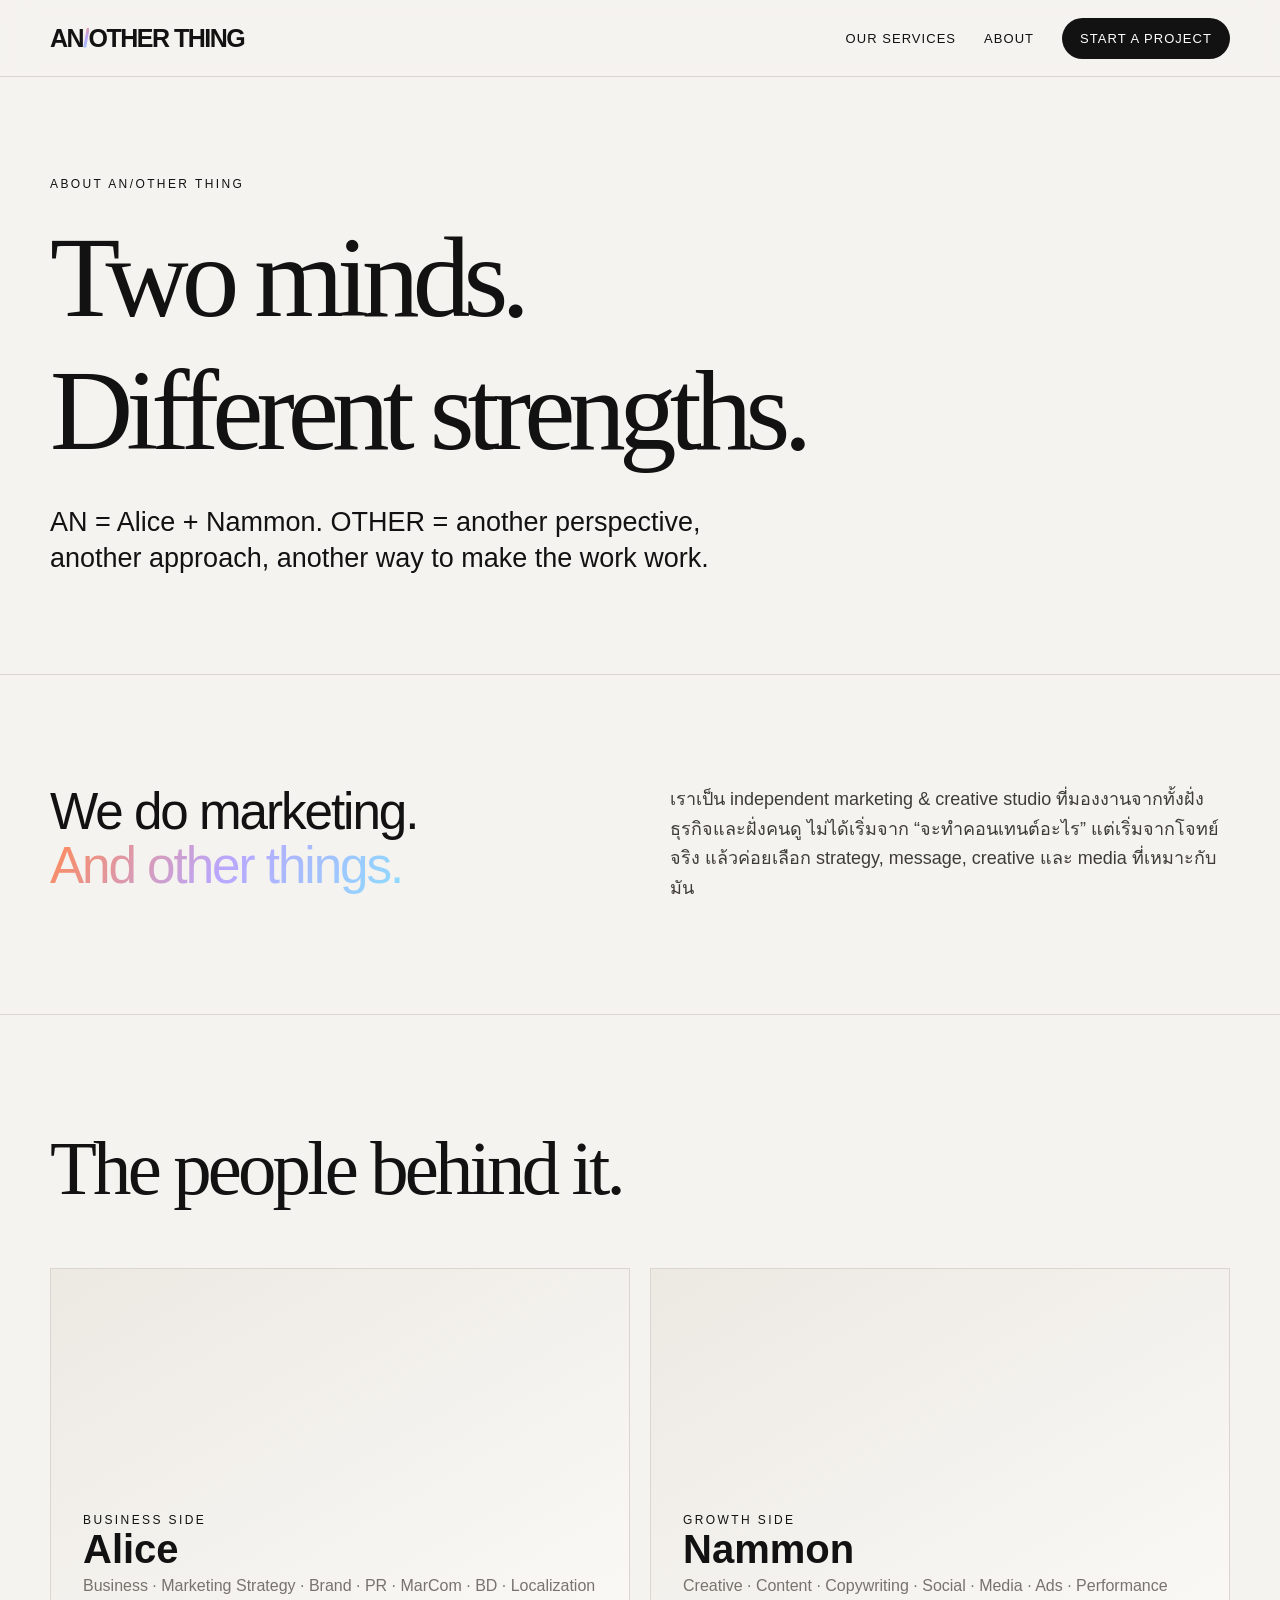
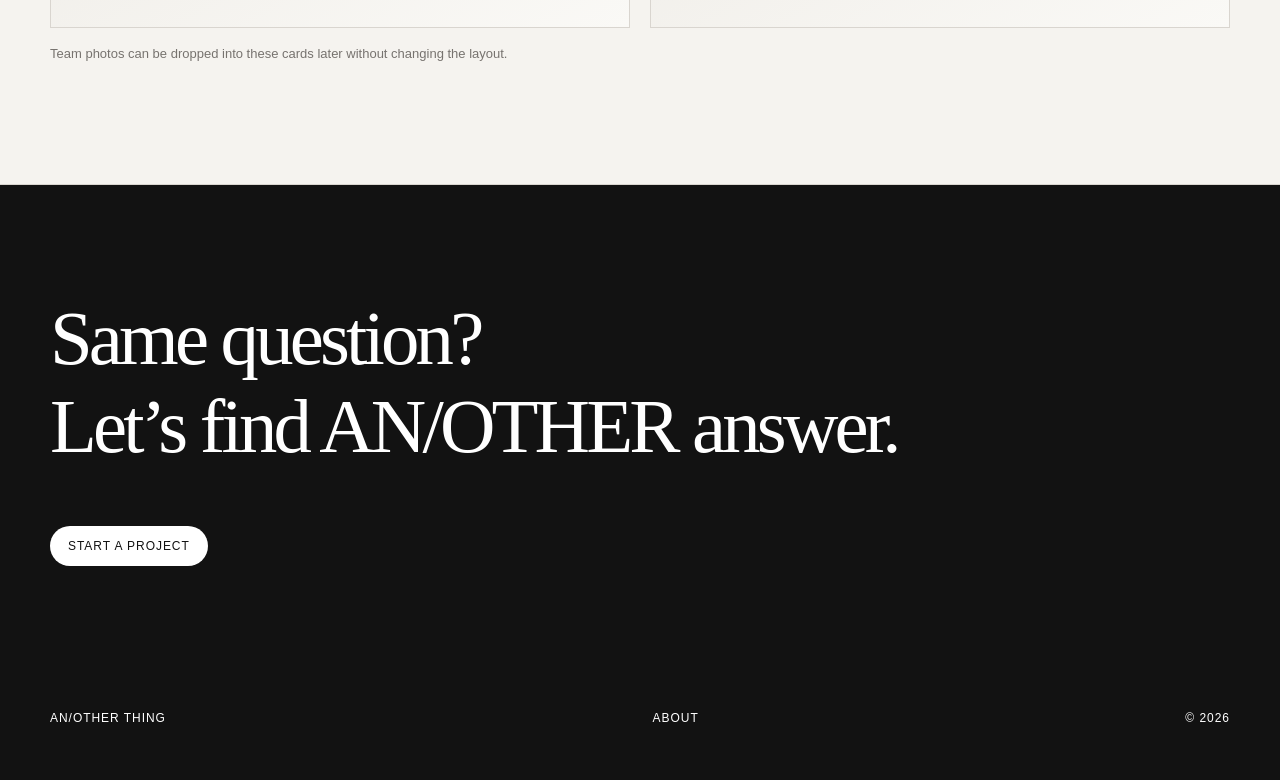
==== about.html @ 1595f686 "Add files via upload" ====
<!doctype html><html><head><meta charset="utf-8"><meta name="viewport" content="width=device-width,initial-scale=1"><title>About — AN/OTHER THING</title><link rel="stylesheet" href="styles.css"></head><body><nav><div class="wrap nav"><a class="logo" href="index.html">AN<span class="slash">/</span>OTHER THING</a><div class="links"><a href="services.html">Our Services</a><a href="about.html">About</a><a class="btn" href="contact.html">Start a project</a></div></div></nav><main><header class="pagehead"><div class="wrap"><div class="eyebrow">About AN/OTHER THING</div><h1>Two minds.<br>Different strengths.</h1><p class="lead">AN = Alice + Nammon. OTHER = another perspective, another approach, another way to make the work work.</p></div></header><section class="section"><div class="wrap two"><div class="bigcopy">We do marketing.<br><span class="holo">And other things.</span></div><div class="bodycopy">เราเป็น independent marketing & creative studio ที่มองงานจากทั้งฝั่งธุรกิจและฝั่งคนดู ไม่ได้เริ่มจาก “จะทำคอนเทนต์อะไร” แต่เริ่มจากโจทย์จริง แล้วค่อยเลือก strategy, message, creative และ media ที่เหมาะกับมัน</div></div></section><section class="section"><div class="wrap"><h2>The people behind it.</h2><div class="team"><article class="person"><div class="eyebrow">Business side</div><h3>Alice</h3><p>Business · Marketing Strategy · Brand · PR · MarCom · BD · Localization</p></article><article class="person"><div class="eyebrow">Growth side</div><h3>Nammon</h3><p>Creative · Content · Copywriting · Social · Media · Ads · Performance</p></article></div><p class="note" style="margin-top:18px">Team photos can be dropped into these cards later without changing the layout.</p></div></section><section class="section cta"><div class="wrap"><h2>Same question?<br>Let’s find AN/OTHER answer.</h2><a class="btn" href="contact.html">Start a project</a></div></section></main><footer class="footer"><div class="wrap foot"><span>AN/OTHER THING</span><span>About</span><span>© <span data-year></span></span></div></footer><script src="common.js"></script></body></html>
---- styles.css ----
:root{--ink:#121212;--paper:#f5f3ef;--muted:#77736f;--line:#d9d5cf;--violet:#b9a7ff;--orange:#ff8a57;--blue:#8ddcff}*{box-sizing:border-box}html{scroll-behavior:smooth}body{margin:0;background:var(--paper);color:var(--ink);font-family:Arial,'Helvetica Neue',sans-serif}.wrap{width:min(1180px,calc(100% - 40px));margin:auto}nav{position:sticky;top:0;z-index:20;background:rgba(245,243,239,.86);backdrop-filter:blur(14px);border-bottom:1px solid var(--line)}.nav{height:76px;display:flex;align-items:center;justify-content:space-between}.logo{font-weight:800;letter-spacing:-.06em;font-size:25px;text-decoration:none;color:var(--ink)}.slash{display:inline-block;background:linear-gradient(135deg,var(--orange),var(--violet),var(--blue));-webkit-background-clip:text;color:transparent}.links{display:flex;gap:28px;align-items:center}.links a,.textlink{color:var(--ink);text-decoration:none;font-size:13px;letter-spacing:.08em;text-transform:uppercase}.btn{display:inline-block;background:var(--ink);color:white!important;padding:13px 18px;border-radius:999px;text-decoration:none;text-transform:uppercase;font-size:12px;letter-spacing:.08em}.hero{min-height:78vh;display:grid;align-content:center;padding:90px 0 70px;position:relative;overflow:hidden}.hero:after{content:'';position:absolute;width:440px;height:440px;border-radius:50%;right:-80px;top:80px;background:conic-gradient(from 90deg,rgba(255,138,87,.55),rgba(185,167,255,.45),rgba(141,220,255,.45),rgba(255,255,255,.1),rgba(255,138,87,.55));filter:blur(50px);opacity:.65}.eyebrow{font-size:12px;letter-spacing:.2em;text-transform:uppercase}.hero h1{font-family:Georgia,serif;font-weight:400;font-size:clamp(58px,10vw,145px);line-height:.84;letter-spacing:-.07em;margin:25px 0;max-width:900px;position:relative;z-index:2}.hero h1 em{font-family:Arial,sans-serif;font-style:normal}.lead{font-size:clamp(18px,2.2vw,27px);line-height:1.35;max-width:670px;position:relative;z-index:2}.actions{display:flex;gap:12px;margin-top:30px;position:relative;z-index:2}.section{padding:110px 0;border-top:1px solid var(--line)}.section h2{font-family:Georgia,serif;font-weight:400;font-size:clamp(42px,6vw,78px);letter-spacing:-.05em;margin:0 0 55px}.intro-grid,.two{display:grid;grid-template-columns:1fr 1fr;gap:60px}.bigcopy{font-size:clamp(28px,4vw,52px);line-height:1.05;letter-spacing:-.04em}.bodycopy{font-size:18px;line-height:1.65;color:#3e3c39}.services{border-top:1px solid var(--ink)}.service{display:grid;grid-template-columns:90px 1.1fr 1fr;gap:24px;padding:34px 0;border-bottom:1px solid var(--ink);align-items:start}.service .num{font-size:12px}.service h3{margin:0;font-size:clamp(28px,4vw,50px);letter-spacing:-.05em}.service p{margin:3px 0 12px;font-size:18px}.tags{color:var(--muted);line-height:1.6}.holo{background:linear-gradient(120deg,var(--orange),var(--violet),var(--blue));-webkit-background-clip:text;color:transparent}.team{display:grid;grid-template-columns:1fr 1fr;gap:20px}.person{min-height:360px;border:1px solid var(--line);padding:32px;display:flex;flex-direction:column;justify-content:flex-end;background:linear-gradient(150deg,#ece9e3,#faf9f6)}.person h3{font-size:40px;margin:0 0 5px}.person p{margin:0;color:var(--muted)}.cta{background:var(--ink);color:white}.cta h2{max-width:900px}.cta .btn{background:white;color:var(--ink)!important}.footer{padding:35px 0 55px;background:var(--ink);color:white}.foot{display:flex;justify-content:space-between;gap:20px;font-size:12px;letter-spacing:.08em;text-transform:uppercase}.pagehead{padding:100px 0 70px}.pagehead h1{font-family:Georgia,serif;font-size:clamp(58px,9vw,120px);font-weight:400;letter-spacing:-.06em;margin:20px 0}.detail{display:grid;grid-template-columns:1fr 2fr;gap:50px;padding:65px 0;border-top:1px solid var(--ink)}.detail h2{font-size:42px;margin:0}.detail h3{font-size:22px;margin-top:0}.cols{display:grid;grid-template-columns:1fr 1fr;gap:40px}.list{padding:0;list-style:none}.list li{padding:10px 0;border-bottom:1px solid var(--line)}form{display:grid;gap:16px;max-width:780px}input,textarea,select{width:100%;padding:16px;border:1px solid var(--line);background:transparent;font:inherit}textarea{min-height:160px}button{border:0;cursor:pointer}.note{font-size:13px;color:var(--muted)}@media(max-width:760px){.links a:not(.btn){display:none}.hero{min-height:70vh}.intro-grid,.two,.team,.detail,.cols{grid-template-columns:1fr}.service{grid-template-columns:45px 1fr}.service>div:last-child{grid-column:2}.section{padding:75px 0}.foot{flex-direction:column}.hero:after{width:300px;height:300px}}
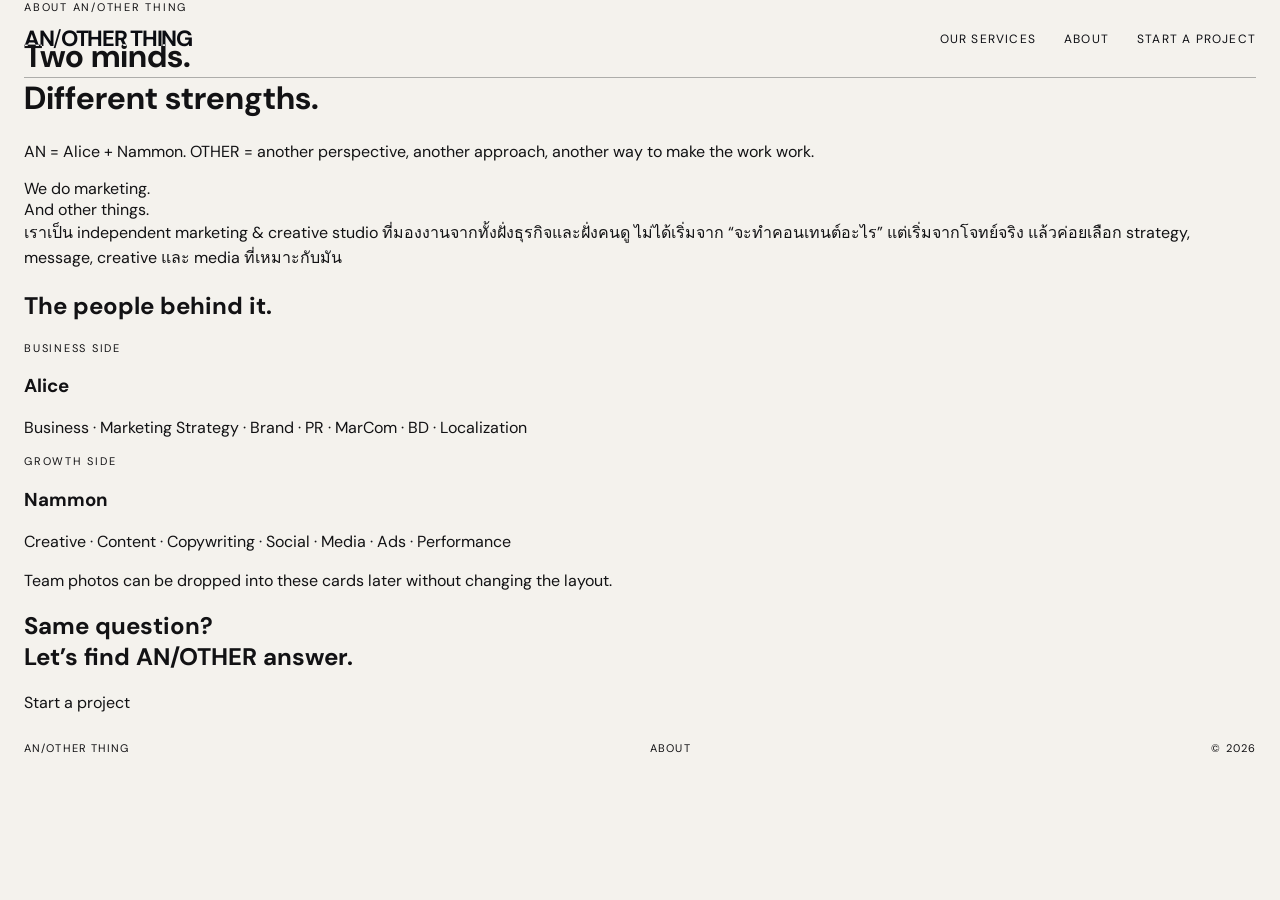
==== commit 589d2b99: "Add files via upload" ====
--- a/about.html
+++ b/about.html
@@ -1 +1 @@
-<!doctype html><html><head><meta charset="utf-8"><meta name="viewport" content="width=device-width,initial-scale=1"><title>About — AN/OTHER THING</title><link rel="stylesheet" href="styles.css"></head><body><nav><div class="wrap nav"><a class="logo" href="index.html">AN<span class="slash">/</span>OTHER THING</a><div class="links"><a href="services.html">Our Services</a><a href="about.html">About</a><a class="btn" href="contact.html">Start a project</a></div></div></nav><main><header class="pagehead"><div class="wrap"><div class="eyebrow">About AN/OTHER THING</div><h1>Two minds.<br>Different strengths.</h1><p class="lead">AN = Alice + Nammon. OTHER = another perspective, another approach, another way to make the work work.</p></div></header><section class="section"><div class="wrap two"><div class="bigcopy">We do marketing.<br><span class="holo">And other things.</span></div><div class="bodycopy">เราเป็น independent marketing & creative studio ที่มองงานจากทั้งฝั่งธุรกิจและฝั่งคนดู ไม่ได้เริ่มจาก “จะทำคอนเทนต์อะไร” แต่เริ่มจากโจทย์จริง แล้วค่อยเลือก strategy, message, creative และ media ที่เหมาะกับมัน</div></div></section><section class="section"><div class="wrap"><h2>The people behind it.</h2><div class="team"><article class="person"><div class="eyebrow">Business side</div><h3>Alice</h3><p>Business · Marketing Strategy · Brand · PR · MarCom · BD · Localization</p></article><article class="person"><div class="eyebrow">Growth side</div><h3>Nammon</h3><p>Creative · Content · Copywriting · Social · Media · Ads · Performance</p></article></div><p class="note" style="margin-top:18px">Team photos can be dropped into these cards later without changing the layout.</p></div></section><section class="section cta"><div class="wrap"><h2>Same question?<br>Let’s find AN/OTHER answer.</h2><a class="btn" href="contact.html">Start a project</a></div></section></main><footer class="footer"><div class="wrap foot"><span>AN/OTHER THING</span><span>About</span><span>© <span data-year></span></span></div></footer><script src="common.js"></script></body></html>
+<!doctype html><html><head><meta charset="utf-8"><meta name="viewport" content="width=device-width,initial-scale=1"><title>About — AN/OTHER THING</title><meta name="description" content="AN/OTHER THING — Independent Marketing & Creative Studio in Thailand."><link rel="icon" href="favicon.svg" type="image/svg+xml"><link rel="icon" href="favicon.ico"><link rel="apple-touch-icon" href="apple-touch-icon.png"><link rel="stylesheet" href="styles.css"></head><body><nav><div class="wrap nav"><a class="logo" href="index.html">AN<span class="slash">/</span>OTHER THING</a><div class="links"><a href="services.html">Our Services</a><a href="about.html">About</a><a class="btn" href="contact.html">Start a project</a></div></div></nav><main><header class="pagehead"><div class="wrap"><div class="eyebrow">About AN/OTHER THING</div><h1>Two minds.<br>Different strengths.</h1><p class="lead">AN = Alice + Nammon. OTHER = another perspective, another approach, another way to make the work work.</p></div></header><section class="section"><div class="wrap two"><div class="bigcopy">We do marketing.<br><span class="holo">And other things.</span></div><div class="bodycopy">เราเป็น independent marketing & creative studio ที่มองงานจากทั้งฝั่งธุรกิจและฝั่งคนดู ไม่ได้เริ่มจาก “จะทำคอนเทนต์อะไร” แต่เริ่มจากโจทย์จริง แล้วค่อยเลือก strategy, message, creative และ media ที่เหมาะกับมัน</div></div></section><section class="section"><div class="wrap"><h2>The people behind it.</h2><div class="team"><article class="person"><div class="eyebrow">Business side</div><h3>Alice</h3><p>Business · Marketing Strategy · Brand · PR · MarCom · BD · Localization</p></article><article class="person"><div class="eyebrow">Growth side</div><h3>Nammon</h3><p>Creative · Content · Copywriting · Social · Media · Ads · Performance</p></article></div><p class="note" style="margin-top:18px">Team photos can be dropped into these cards later without changing the layout.</p></div></section><section class="section cta"><div class="wrap"><h2>Same question?<br>Let’s find AN/OTHER answer.</h2><a class="btn" href="contact.html">Start a project</a></div></section></main><footer class="footer"><div class="wrap foot"><span>AN/OTHER THING</span><span>About</span><span>© <span data-year></span></span></div></footer><script src="common.js"></script></body></html>
--- a/styles.css
+++ b/styles.css
@@ -1 +1,13 @@
-:root{--ink:#121212;--paper:#f5f3ef;--muted:#77736f;--line:#d9d5cf;--violet:#b9a7ff;--orange:#ff8a57;--blue:#8ddcff}*{box-sizing:border-box}html{scroll-behavior:smooth}body{margin:0;background:var(--paper);color:var(--ink);font-family:Arial,'Helvetica Neue',sans-serif}.wrap{width:min(1180px,calc(100% - 40px));margin:auto}nav{position:sticky;top:0;z-index:20;background:rgba(245,243,239,.86);backdrop-filter:blur(14px);border-bottom:1px solid var(--line)}.nav{height:76px;display:flex;align-items:center;justify-content:space-between}.logo{font-weight:800;letter-spacing:-.06em;font-size:25px;text-decoration:none;color:var(--ink)}.slash{display:inline-block;background:linear-gradient(135deg,var(--orange),var(--violet),var(--blue));-webkit-background-clip:text;color:transparent}.links{display:flex;gap:28px;align-items:center}.links a,.textlink{color:var(--ink);text-decoration:none;font-size:13px;letter-spacing:.08em;text-transform:uppercase}.btn{display:inline-block;background:var(--ink);color:white!important;padding:13px 18px;border-radius:999px;text-decoration:none;text-transform:uppercase;font-size:12px;letter-spacing:.08em}.hero{min-height:78vh;display:grid;align-content:center;padding:90px 0 70px;position:relative;overflow:hidden}.hero:after{content:'';position:absolute;width:440px;height:440px;border-radius:50%;right:-80px;top:80px;background:conic-gradient(from 90deg,rgba(255,138,87,.55),rgba(185,167,255,.45),rgba(141,220,255,.45),rgba(255,255,255,.1),rgba(255,138,87,.55));filter:blur(50px);opacity:.65}.eyebrow{font-size:12px;letter-spacing:.2em;text-transform:uppercase}.hero h1{font-family:Georgia,serif;font-weight:400;font-size:clamp(58px,10vw,145px);line-height:.84;letter-spacing:-.07em;margin:25px 0;max-width:900px;position:relative;z-index:2}.hero h1 em{font-family:Arial,sans-serif;font-style:normal}.lead{font-size:clamp(18px,2.2vw,27px);line-height:1.35;max-width:670px;position:relative;z-index:2}.actions{display:flex;gap:12px;margin-top:30px;position:relative;z-index:2}.section{padding:110px 0;border-top:1px solid var(--line)}.section h2{font-family:Georgia,serif;font-weight:400;font-size:clamp(42px,6vw,78px);letter-spacing:-.05em;margin:0 0 55px}.intro-grid,.two{display:grid;grid-template-columns:1fr 1fr;gap:60px}.bigcopy{font-size:clamp(28px,4vw,52px);line-height:1.05;letter-spacing:-.04em}.bodycopy{font-size:18px;line-height:1.65;color:#3e3c39}.services{border-top:1px solid var(--ink)}.service{display:grid;grid-template-columns:90px 1.1fr 1fr;gap:24px;padding:34px 0;border-bottom:1px solid var(--ink);align-items:start}.service .num{font-size:12px}.service h3{margin:0;font-size:clamp(28px,4vw,50px);letter-spacing:-.05em}.service p{margin:3px 0 12px;font-size:18px}.tags{color:var(--muted);line-height:1.6}.holo{background:linear-gradient(120deg,var(--orange),var(--violet),var(--blue));-webkit-background-clip:text;color:transparent}.team{display:grid;grid-template-columns:1fr 1fr;gap:20px}.person{min-height:360px;border:1px solid var(--line);padding:32px;display:flex;flex-direction:column;justify-content:flex-end;background:linear-gradient(150deg,#ece9e3,#faf9f6)}.person h3{font-size:40px;margin:0 0 5px}.person p{margin:0;color:var(--muted)}.cta{background:var(--ink);color:white}.cta h2{max-width:900px}.cta .btn{background:white;color:var(--ink)!important}.footer{padding:35px 0 55px;background:var(--ink);color:white}.foot{display:flex;justify-content:space-between;gap:20px;font-size:12px;letter-spacing:.08em;text-transform:uppercase}.pagehead{padding:100px 0 70px}.pagehead h1{font-family:Georgia,serif;font-size:clamp(58px,9vw,120px);font-weight:400;letter-spacing:-.06em;margin:20px 0}.detail{display:grid;grid-template-columns:1fr 2fr;gap:50px;padding:65px 0;border-top:1px solid var(--ink)}.detail h2{font-size:42px;margin:0}.detail h3{font-size:22px;margin-top:0}.cols{display:grid;grid-template-columns:1fr 1fr;gap:40px}.list{padding:0;list-style:none}.list li{padding:10px 0;border-bottom:1px solid var(--line)}form{display:grid;gap:16px;max-width:780px}input,textarea,select{width:100%;padding:16px;border:1px solid var(--line);background:transparent;font:inherit}textarea{min-height:160px}button{border:0;cursor:pointer}.note{font-size:13px;color:var(--muted)}@media(max-width:760px){.links a:not(.btn){display:none}.hero{min-height:70vh}.intro-grid,.two,.team,.detail,.cols{grid-template-columns:1fr}.service{grid-template-columns:45px 1fr}.service>div:last-child{grid-column:2}.section{padding:75px 0}.foot{flex-direction:column}.hero:after{width:300px;height:300px}}
+@import url('https://fonts.googleapis.com/css2?family=DM+Sans:wght@400;500;600;700&family=Instrument+Serif:ital@0;1&family=Noto+Sans+Thai:wght@400;500;600;700;800;900&display=swap');
+:root{--ink:#121214;--paper:#f4f2ed;--acid:#d8ff4f;--line:rgba(18,18,20,.18);--muted:#74747b;--thai:'Noto Sans Thai',sans-serif;--sans:'DM Sans',Arial,sans-serif;--serif:'Instrument Serif',Georgia,serif}
+*{box-sizing:border-box}html{scroll-behavior:smooth}body{margin:0;background:var(--paper);color:var(--ink);font-family:var(--sans);overflow-x:hidden}a{color:inherit;text-decoration:none}.wrap{width:min(1440px,calc(100% - 48px));margin:auto}
+nav{position:fixed;z-index:50;top:0;width:100%;mix-blend-mode:difference;color:#fff}.nav{height:78px;display:flex;align-items:center;justify-content:space-between;border-bottom:1px solid rgba(255,255,255,.3)}.logo{font-weight:700;letter-spacing:-.06em;font-size:22px}.logo span{font-weight:400}.logo i{font-family:var(--serif);font-weight:400}.links{display:flex;gap:28px;align-items:center;font-size:12px;text-transform:uppercase;letter-spacing:.1em}.nav-cta{border-bottom:1px solid currentColor;padding-bottom:4px}
+.hero-v3{min-height:100svh;background:#111;color:#f8f6f0;position:relative;padding:110px 24px 30px;overflow:hidden}.hero-grid{height:calc(100svh - 140px);display:grid;grid-template-columns:1.2fr .8fr;grid-template-rows:auto 1fr auto;position:relative;z-index:2}.eyebrow{font-size:11px;letter-spacing:.16em;text-transform:uppercase;display:flex;gap:20px}.hero-title{grid-column:1/3;align-self:center;font-size:clamp(88px,15vw,245px);font-weight:700;line-height:.72;letter-spacing:-.09em}.hero-title .other{display:block;margin-left:8vw}.hero-title .thing{font-family:var(--serif);font-weight:400;font-style:italic;font-size:.46em;letter-spacing:-.04em;position:absolute;left:48%;top:58%;transform:rotate(-7deg);z-index:4}.hero-title .slash{display:inline-block;background:linear-gradient(130deg,#ff9b65,#f4c5ff 30%,#8ce7ff 58%,#c5ff9c 82%,#fff);-webkit-background-clip:text;color:transparent;filter:drop-shadow(0 0 22px rgba(190,220,255,.28))}.hero-copy{align-self:end;max-width:500px;font-size:clamp(18px,2vw,28px);line-height:1.18;letter-spacing:-.03em}.hero-scroll{align-self:end;justify-self:end;font-size:11px;letter-spacing:.12em;text-transform:uppercase}.holo-sheet{position:absolute;width:36vw;height:58vh;right:-7vw;top:17vh;transform:rotate(13deg);border-radius:48% 52% 43% 57%/56% 36% 64% 44%;background:linear-gradient(128deg,rgba(255,125,91,.9),rgba(243,202,255,.84) 23%,rgba(128,219,255,.9) 46%,rgba(228,255,176,.85) 69%,rgba(255,224,187,.85));filter:blur(.2px) saturate(1.15);box-shadow:inset 30px 10px 60px rgba(255,255,255,.45),inset -40px -20px 80px rgba(83,62,173,.22),0 40px 120px rgba(178,164,255,.14);opacity:.9}.holo-sheet:after{content:'';position:absolute;inset:10%;border-radius:inherit;border:1px solid rgba(255,255,255,.55);filter:blur(1px)}
+.ticker{overflow:hidden;border-bottom:1px solid var(--line);background:var(--acid);white-space:nowrap}.ticker-track{font-size:12px;font-weight:700;letter-spacing:.12em;padding:12px 0;animation:ticker 24s linear infinite}@keyframes ticker{to{transform:translateX(-50%)}}
+.intro{padding:120px 0 100px}.intro-grid{display:grid;grid-template-columns:.7fr 1.3fr;gap:60px}.section-label{font-size:11px;letter-spacing:.14em;text-transform:uppercase}.intro h2{margin:0;font-size:clamp(56px,8vw,128px);line-height:.82;letter-spacing:-.075em}.intro h2 i{font-family:var(--serif);font-weight:400}.intro-copy{grid-column:2;font-family:var(--thai);font-size:clamp(20px,2.2vw,34px);max-width:850px;line-height:1.35;margin-top:48px}
+.services-head{border-top:1px solid var(--line);padding:24px 0 40px;display:flex;justify-content:space-between;font-size:11px;letter-spacing:.14em;text-transform:uppercase}.service-panel{min-height:92svh;border-top:1px solid var(--line);display:grid;grid-template-columns:110px 1fr 260px;grid-template-rows:auto 1fr auto;padding:28px 24px 32px;position:relative;overflow:hidden;transition:background .35s,color .35s}.service-panel:hover{background:#111;color:#f8f6f0}.service-num{font-size:12px}.service-name{font-size:14px;font-weight:700;letter-spacing:-.02em}.service-name i{font-family:var(--serif);font-weight:400}.pain{grid-column:2/4;align-self:center;font-family:var(--thai);font-size:clamp(58px,8.8vw,145px);font-weight:800;line-height:.93;letter-spacing:-.055em;max-width:1240px;position:relative;z-index:2}.pain .soft{font-weight:500}.capability{grid-column:2;font-size:14px;line-height:1.5}.explore{grid-column:3;justify-self:end;font-size:11px;letter-spacing:.1em;text-transform:uppercase}.service-panel .ghost{position:absolute;right:-.04em;bottom:-.25em;font-size:clamp(250px,40vw,650px);font-family:var(--serif);font-style:italic;line-height:1;opacity:.055}.service-panel:hover .ghost{opacity:.12;background:linear-gradient(120deg,#ffad87,#e7c7ff,#83e9ff,#dcff8c);-webkit-background-clip:text;color:transparent}
+.work{background:#111;color:#f7f5ef;padding:110px 0}.work-head{display:flex;justify-content:space-between;align-items:end;margin-bottom:50px}.work h2{font-size:clamp(58px,8vw,120px);letter-spacing:-.07em;line-height:.8;margin:0}.work h2 i{font-family:var(--serif);font-weight:400}.work-grid{display:grid;grid-template-columns:1.2fr .8fr;gap:16px}.work-card{min-height:520px;padding:24px;display:flex;flex-direction:column;justify-content:space-between;position:relative;overflow:hidden;background:#242428}.work-card:nth-child(2){background:linear-gradient(135deg,#d9c6ff,#9ee8ff 50%,#f4b27e)}.work-card .tag{font-size:11px;letter-spacing:.12em}.work-card h3{font-size:clamp(42px,5vw,76px);letter-spacing:-.06em;line-height:.9;margin:0}.work-card p{max-width:420px}.work-card.note:before{content:'/';position:absolute;font-size:500px;right:5%;top:-20%;font-family:var(--serif);opacity:.12}
+.people{padding:120px 0}.people-grid{display:grid;grid-template-columns:1fr 1fr;gap:60px}.people h2{font-size:clamp(58px,8vw,120px);line-height:.82;letter-spacing:-.07em;margin:0}.people h2 i{font-family:var(--serif);font-weight:400}.founders{display:grid;grid-template-columns:1fr 1fr;gap:16px;align-self:end}.founder{border-top:1px solid var(--ink);padding-top:16px}.founder b{font-size:28px}.founder p{font-size:13px;line-height:1.5;color:var(--muted)}
+.final-cta{background:var(--acid);padding:110px 0}.final-cta h2{font-size:clamp(70px,12vw,190px);line-height:.76;letter-spacing:-.085em;margin:30px 0}.final-cta h2 i{font-family:var(--serif);font-weight:400}.final-cta a{display:inline-block;border-bottom:2px solid;padding-bottom:5px;font-weight:700}.foot{padding:28px 0;display:flex;justify-content:space-between;font-size:11px;text-transform:uppercase;letter-spacing:.1em}
+.page-hero{padding:160px 0 70px}.page-hero h1{font-size:clamp(70px,12vw,180px);line-height:.8;letter-spacing:-.08em;margin:20px 0}.page-hero h1 i{font-family:var(--serif);font-weight:400}.page-copy{font-family:var(--thai);font-size:24px;max-width:760px}.detail{border-top:1px solid var(--line);padding:70px 0}.detail-grid{display:grid;grid-template-columns:.55fr 1.45fr;gap:60px}.detail h2{font-size:clamp(42px,6vw,84px);margin:0;letter-spacing:-.06em}.detail .thai{font-family:var(--thai);font-size:clamp(34px,4vw,60px);font-weight:700;line-height:1.15;margin:0 0 30px}.pill-list{display:flex;flex-wrap:wrap;gap:8px}.pill-list span{border:1px solid var(--line);padding:9px 12px;border-radius:999px;font-size:12px}.about-copy{font-family:var(--thai);font-size:clamp(24px,3vw,44px);line-height:1.3}.contact-form{display:grid;gap:18px;max-width:900px}.contact-form label{font-size:11px;text-transform:uppercase;letter-spacing:.1em}.contact-form input,.contact-form textarea,.contact-form select{width:100%;border:0;border-bottom:1px solid var(--ink);background:transparent;padding:14px 0;font:inherit;font-family:var(--thai);font-size:18px;border-radius:0}.contact-form textarea{min-height:120px}.contact-form button{justify-self:start;background:#111;color:#fff;border:0;padding:16px 22px;font-weight:700;cursor:pointer}
+@media(max-width:800px){.wrap{width:min(100% - 28px,1440px)}.links a:not(.nav-cta){display:none}.hero-v3{padding-inline:14px}.hero-grid{grid-template-columns:1fr}.hero-title{grid-column:1;font-size:24vw}.hero-title .other{margin-left:0}.hero-title .thing{left:42%;top:60%;font-size:.6em}.holo-sheet{width:70vw;height:42vh;right:-24vw;top:23vh}.hero-copy{font-size:18px}.hero-scroll{display:none}.intro{padding:80px 0}.intro-grid,.people-grid,.detail-grid{grid-template-columns:1fr}.intro-copy{grid-column:1}.service-panel{min-height:78svh;grid-template-columns:54px 1fr;grid-template-rows:auto 1fr auto;padding-inline:14px}.service-name{grid-column:2}.pain{grid-column:1/3;font-size:clamp(48px,15vw,92px)}.capability{grid-column:1/3}.explore{display:none}.work-grid,.founders{grid-template-columns:1fr}.work-card{min-height:420px}.foot{gap:12px;flex-wrap:wrap}.page-hero{padding-top:130px}}
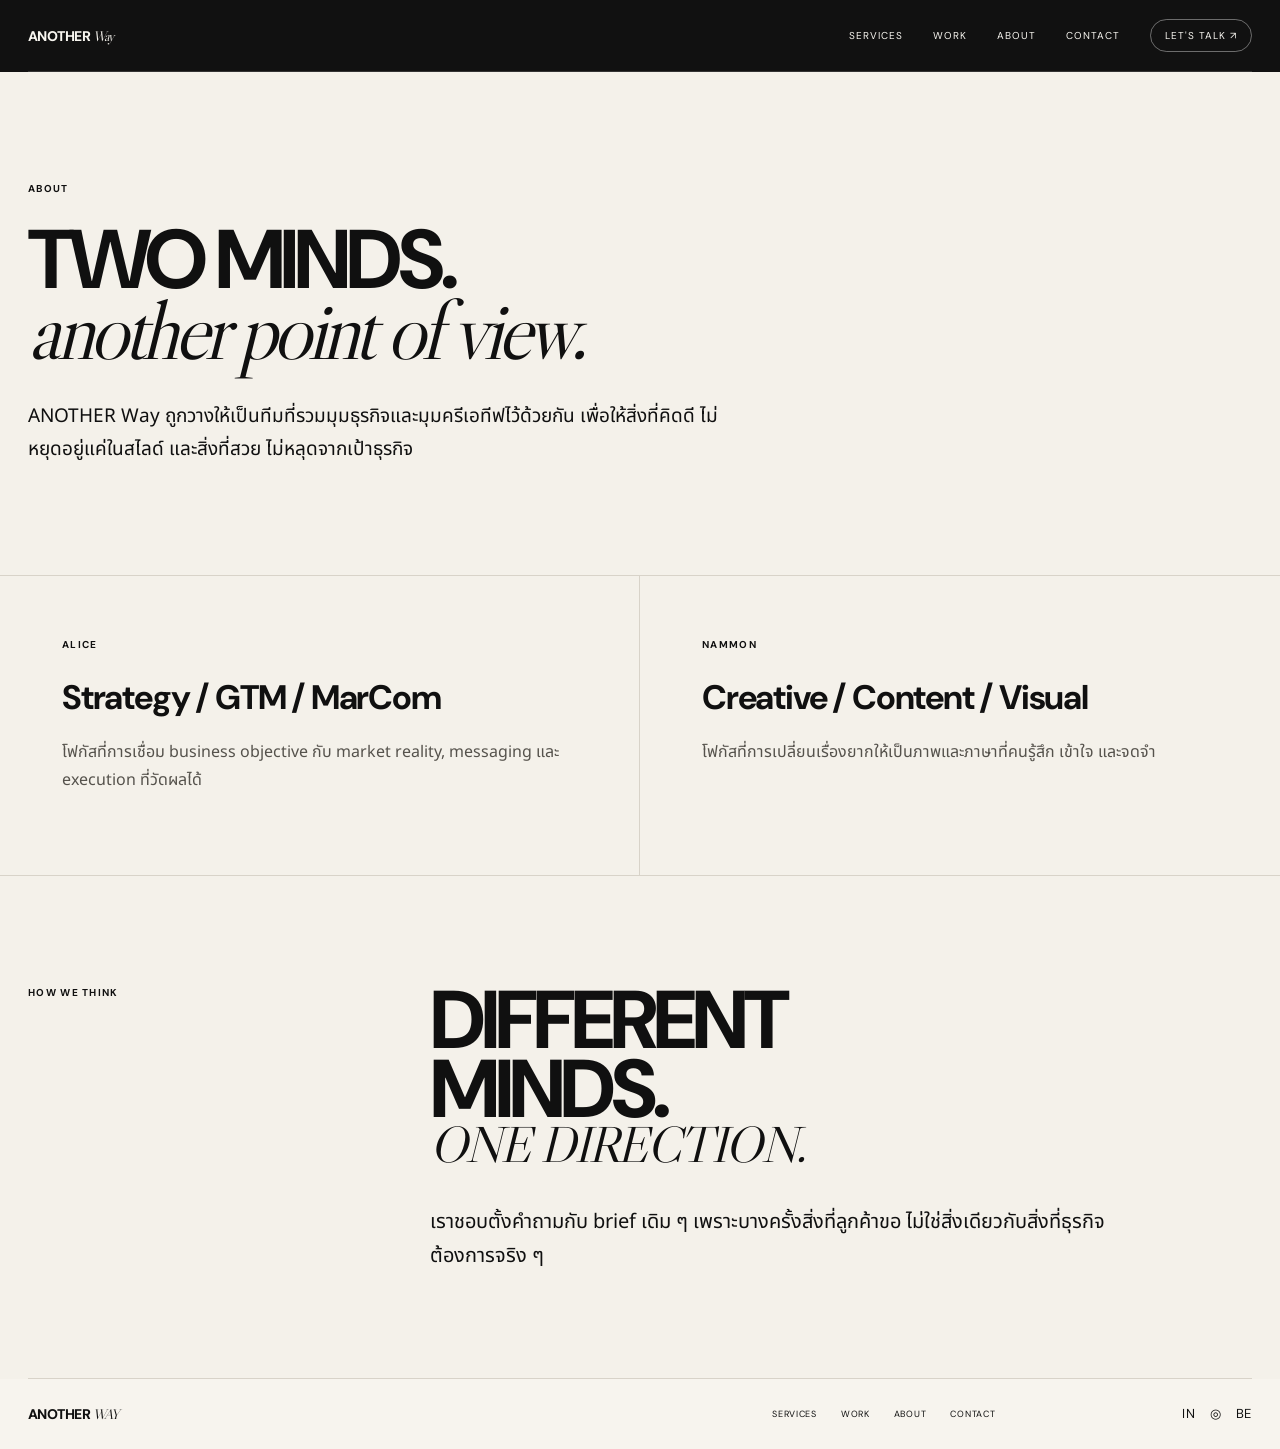
==== commit 352e7ff6: "Add files via upload" ====
--- a/about.html
+++ b/about.html
@@ -1 +1,22 @@
-<!doctype html><html><head><meta charset="utf-8"><meta name="viewport" content="width=device-width,initial-scale=1"><title>About — AN/OTHER THING</title><meta name="description" content="AN/OTHER THING — Independent Marketing & Creative Studio in Thailand."><link rel="icon" href="favicon.svg" type="image/svg+xml"><link rel="icon" href="favicon.ico"><link rel="apple-touch-icon" href="apple-touch-icon.png"><link rel="stylesheet" href="styles.css"></head><body><nav><div class="wrap nav"><a class="logo" href="index.html">AN<span class="slash">/</span>OTHER THING</a><div class="links"><a href="services.html">Our Services</a><a href="about.html">About</a><a class="btn" href="contact.html">Start a project</a></div></div></nav><main><header class="pagehead"><div class="wrap"><div class="eyebrow">About AN/OTHER THING</div><h1>Two minds.<br>Different strengths.</h1><p class="lead">AN = Alice + Nammon. OTHER = another perspective, another approach, another way to make the work work.</p></div></header><section class="section"><div class="wrap two"><div class="bigcopy">We do marketing.<br><span class="holo">And other things.</span></div><div class="bodycopy">เราเป็น independent marketing & creative studio ที่มองงานจากทั้งฝั่งธุรกิจและฝั่งคนดู ไม่ได้เริ่มจาก “จะทำคอนเทนต์อะไร” แต่เริ่มจากโจทย์จริง แล้วค่อยเลือก strategy, message, creative และ media ที่เหมาะกับมัน</div></div></section><section class="section"><div class="wrap"><h2>The people behind it.</h2><div class="team"><article class="person"><div class="eyebrow">Business side</div><h3>Alice</h3><p>Business · Marketing Strategy · Brand · PR · MarCom · BD · Localization</p></article><article class="person"><div class="eyebrow">Growth side</div><h3>Nammon</h3><p>Creative · Content · Copywriting · Social · Media · Ads · Performance</p></article></div><p class="note" style="margin-top:18px">Team photos can be dropped into these cards later without changing the layout.</p></div></section><section class="section cta"><div class="wrap"><h2>Same question?<br>Let’s find AN/OTHER answer.</h2><a class="btn" href="contact.html">Start a project</a></div></section></main><footer class="footer"><div class="wrap foot"><span>AN/OTHER THING</span><span>About</span><span>© <span data-year></span></span></div></footer><script src="common.js"></script></body></html>
+<!doctype html><html lang="th"><head><title>About — ANOTHER Way</title><meta charset="utf-8"><meta name="viewport" content="width=device-width,initial-scale=1">
+<link rel="icon" href="favicon.svg" type="image/svg+xml">
+<link rel="preconnect" href="https://fonts.googleapis.com"><link rel="preconnect" href="https://fonts.gstatic.com" crossorigin>
+<link href="https://fonts.googleapis.com/css2?family=DM+Sans:wght@400;500;600;700&family=Libre+Caslon+Display&family=Noto+Sans+Thai:wght@400;500;600;700;800;900&display=swap" rel="stylesheet">
+<link rel="stylesheet" href="style.css"></head><body><div class="site-header"><div class="shell"><div class="topbar">
+    <a class="brand" href="index.html">ANOTHER <span>Way</span></a>
+    <nav class="nav">
+      <a href="services.html">Services</a><a href="work.html">Work</a><a href="about.html">About</a><a href="contact.html">Contact</a>
+      <a class="pill" href="contact.html">Let's talk ↗</a>
+    </nav></div></div></div>
+<main><section class="shell page-hero"><div class="eyebrow">About</div><h1>TWO MINDS.<br><span class="serif">another point of view.</span></h1>
+<p class="thai">ANOTHER Way ถูกวางให้เป็นทีมที่รวมมุมธุรกิจและมุมครีเอทีฟไว้ด้วยกัน เพื่อให้สิ่งที่คิดดี ไม่หยุดอยู่แค่ในสไลด์ และสิ่งที่สวย ไม่หลุดจากเป้าธุรกิจ</p></section>
+<section class="grid-2">
+<div class="block"><div class="eyebrow">Alice</div><h2>Strategy / GTM / MarCom</h2><p class="thai">โฟกัสที่การเชื่อม business objective กับ market reality, messaging และ execution ที่วัดผลได้</p></div>
+<div class="block"><div class="eyebrow">Nammon</div><h2>Creative / Content / Visual</h2><p class="thai">โฟกัสที่การเปลี่ยนเรื่องยากให้เป็นภาพและภาษาที่คนรู้สึก เข้าใจ และจดจำ</p></div>
+</section>
+<section class="shell intro"><div class="eyebrow">How we think</div><div class="intro-right"><h2 class="intro-title">DIFFERENT<br>MINDS.<span class="serif">ONE DIRECTION.</span></h2><p class="intro-copy thai">เราชอบตั้งคำถามกับ brief เดิม ๆ เพราะบางครั้งสิ่งที่ลูกค้าขอ ไม่ใช่สิ่งเดียวกับสิ่งที่ธุรกิจต้องการจริง ๆ</p></div></section>
+</main><footer><div class="shell footer-grid">
+    <div class="brand">ANOTHER <span>Way</span></div>
+    <div class="footer-links"><a href="services.html">Services</a><a href="work.html">Work</a><a href="about.html">About</a><a href="contact.html">Contact</a></div>
+    <div class="social"><span>in</span><span>◎</span><span>Be</span></div>
+    </div></footer><script src="script.js"></script></body></html>
--- a/style.css
+++ b/style.css
@@ -0,0 +1,378 @@
+
+:root{
+  --bg:#f4f1ea;
+  --ink:#101010;
+  --soft:#77756f;
+  --line:#d8d3c9;
+  --acid:#d9ff2f;
+  --dark:#111;
+  --white:#f8f6f0;
+}
+*{box-sizing:border-box}
+html{scroll-behavior:smooth}
+body{
+  margin:0;
+  font-family:"DM Sans","Noto Sans Thai",sans-serif;
+  background:var(--bg);
+  color:var(--ink);
+  -webkit-font-smoothing:antialiased;
+}
+a{color:inherit;text-decoration:none}
+img{max-width:100%;display:block}
+.shell{width:min(100% - 56px,1360px);margin:auto}
+.eyebrow{
+  font-size:10px;
+  letter-spacing:.13em;
+  text-transform:uppercase;
+  font-weight:700;
+}
+.serif{font-family:"Libre Caslon Display",serif;font-weight:400;font-style:italic}
+.thai{font-family:"Noto Sans Thai",sans-serif}
+
+.site-header,.hero{background:var(--dark);color:var(--white)}
+.topbar{
+  display:flex;justify-content:space-between;align-items:center;
+  min-height:72px;border-bottom:1px solid rgba(255,255,255,.15);gap:28px;
+}
+.brand{font-size:14px;font-weight:800;letter-spacing:-.04em;white-space:nowrap}
+.brand span{font-family:"Libre Caslon Display",serif;font-style:italic;font-weight:400}
+.nav{display:flex;gap:30px;align-items:center;font-size:10px;letter-spacing:.1em;text-transform:uppercase}
+.nav .pill{border:1px solid rgba(255,255,255,.38);padding:9px 14px;border-radius:999px}
+
+.hero{
+  min-height:82vh;
+  display:flex;flex-direction:column;
+}
+.hero-meta{
+  display:flex;justify-content:space-between;gap:20px;
+  padding:24px 0 0;color:#a9a8a3;
+}
+.hero-body{
+  flex:1;display:grid;
+  grid-template-columns:minmax(0,1.25fr) minmax(220px,.35fr);
+  gap:70px;align-items:center;
+  padding:72px 0 56px;
+}
+.hero-title{
+  margin:0;
+  font-size:clamp(72px,10vw,150px);
+  line-height:.76;
+  letter-spacing:-.078em;
+  font-weight:800;
+  max-width:930px;
+}
+.hero-title .an{display:block}
+.hero-title .other{display:inline-block}
+.hero-title .slash{
+  display:inline-block;width:.115em;height:.86em;
+  margin:0 .04em -.02em .025em;
+  background:linear-gradient(180deg,#c6ddff,#9bf4ff,#dfff60);
+  transform:skew(-10deg);
+}
+.hero-title .thing{
+  font-family:"Libre Caslon Display",serif;
+  font-size:.28em;font-weight:400;font-style:italic;
+  letter-spacing:-.025em;margin-left:.08em;vertical-align:.2em;
+}
+.hero-copy{
+  max-width:500px;
+  margin:38px 0 0;
+  font-size:18px;line-height:1.45;
+  color:#d7d5ce;
+}
+.hero-note{
+  justify-self:end;
+  align-self:end;
+  max-width:210px;
+  margin-bottom:22px;
+  font-size:11px;line-height:1.55;
+  letter-spacing:.08em;text-transform:uppercase;
+  color:#aaa9a4;
+}
+.scroll-note{padding-bottom:18px;text-align:right;font-size:9px;letter-spacing:.1em;text-transform:uppercase;color:#8f8e89}
+
+/* quiet, non-moving separator */
+.ticker{
+  background:var(--acid);
+  color:#111;
+  border-top:1px solid #111;
+  border-bottom:1px solid #111;
+  padding:9px 0;
+  overflow:hidden;
+  white-space:nowrap;
+  font-size:9px;letter-spacing:.1em;text-transform:uppercase;
+}
+.ticker span{
+  display:block;
+  padding-left:28px;
+  animation:none;
+}
+
+.intro{
+  min-height:auto;
+  display:grid;grid-template-columns:.55fr 1.45fr;
+  gap:90px;
+  padding:110px 0 105px;
+  border-bottom:1px solid var(--line);
+}
+.intro-right{max-width:780px}
+.intro-title{
+  font-size:clamp(50px,6.4vw,88px);
+  line-height:.84;letter-spacing:-.06em;
+  font-weight:800;margin:0 0 38px;
+}
+.intro-title .serif{
+  display:block;font-size:.62em;
+  letter-spacing:-.035em;
+  white-space:nowrap;
+}
+.intro-copy{
+  font-size:20px;line-height:1.7;
+  max-width:720px;margin:0;
+}
+
+/* Questions: calmer rows, no ghost letter, no oversized repeated visual devices */
+.question{
+  min-height:220px;
+  display:grid;
+  grid-template-columns:48px minmax(0,1fr) 250px 52px;
+  gap:28px;align-items:center;
+  border-bottom:1px solid var(--line);
+  padding:34px 0;
+}
+.q-no{
+  align-self:start;padding-top:10px;
+  font-size:11px;color:var(--soft);
+}
+.q-th{
+  font-size:clamp(38px,4.5vw,65px);
+  line-height:1.04;
+  letter-spacing:-.045em;
+  font-weight:800;
+  max-width:790px;margin:0;
+}
+.q-service{
+  font-size:12px;line-height:1.65;
+  letter-spacing:.03em;text-transform:uppercase;
+  color:#5e5b55;
+}
+.q-arrow{
+  width:38px;height:38px;
+  border:1px solid #99958c;border-radius:50%;
+  display:grid;place-items:center;
+  font-size:16px;
+  transition:.2s ease;
+}
+.q-arrow:hover{background:#111;color:#fff;border-color:#111}
+.ghost{display:none}
+
+/* Services: 2 x 2, calmer cards */
+.services{
+  background:#121212;color:var(--white);
+  padding:105px 0 92px;
+}
+.services-head{
+  display:grid;
+  grid-template-columns:1.2fr .55fr;
+  gap:60px;align-items:end;
+  margin-bottom:64px;
+}
+.services-title{
+  font-size:clamp(58px,7vw,96px);
+  line-height:.79;letter-spacing:-.06em;
+  font-weight:800;margin:0;
+}
+.services-title .serif{
+  display:block;font-size:.55em;
+  letter-spacing:-.025em;margin-top:14px;
+}
+.services-note{
+  max-width:340px;margin:0 0 4px;
+  line-height:1.7;color:#c5c2ba;
+}
+.cards{
+  display:grid;grid-template-columns:repeat(2,1fr);
+  gap:1px;background:#373737;border:1px solid #373737;
+}
+.card{
+  min-height:300px;
+  position:relative;
+  padding:36px;
+  overflow:hidden;
+  background:#171717;
+}
+.card:after{display:none}
+.card-no{font-size:10px;color:#858585}
+.card h3{
+  font-size:31px;line-height:1;
+  letter-spacing:-.035em;
+  margin:32px 0 18px;
+  max-width:310px;
+}
+.card p{
+  color:#bdbab2;line-height:1.65;
+  max-width:380px;margin:0 0 50px;
+}
+.card-link{
+  position:absolute;left:36px;bottom:34px;
+  font-size:10px;letter-spacing:.08em;text-transform:uppercase;
+  border-bottom:1px solid #707070;padding-bottom:4px;
+}
+
+/* Work: one dominant feature rather than many competing objects */
+.work{
+  display:grid;
+  grid-template-columns:.72fr 1.28fr;
+  gap:72px;align-items:start;
+  padding:112px 0;
+}
+.work h2,.page-hero h1{
+  font-size:clamp(54px,6.5vw,90px);
+  line-height:.84;letter-spacing:-.06em;margin:0;
+}
+.work p{line-height:1.75;max-width:520px}
+.work-visual{
+  grid-column:2;
+  width:100%;
+  min-height:500px;
+  aspect-ratio:16/10;
+  background:
+    linear-gradient(180deg,rgba(0,0,0,.12),rgba(0,0,0,.62)),
+    linear-gradient(135deg,#aaa,#202020);
+  display:flex;align-items:flex-end;
+  padding:34px;color:white;
+  font-size:clamp(38px,5vw,68px);
+  line-height:.88;letter-spacing:-.055em;
+}
+.work > div:nth-child(2){grid-column:1;grid-row:2}
+.work > .work-visual{grid-row:1/3}
+.btn{
+  display:inline-flex;align-items:center;gap:12px;
+  margin-top:22px;
+  border:1px solid #8d8981;border-radius:999px;
+  padding:11px 16px;
+  font-size:10px;letter-spacing:.07em;text-transform:uppercase;
+}
+
+.cta{
+  background:var(--acid);
+  padding:90px 0 78px;
+}
+.cta-grid{
+  display:grid;grid-template-columns:1.25fr .55fr;
+  gap:70px;align-items:end;
+}
+.cta h2{
+  font-size:clamp(60px,7.5vw,105px);
+  line-height:.78;letter-spacing:-.065em;margin:0;
+}
+.cta h2 .serif{
+  display:block;font-size:.57em;
+  letter-spacing:-.025em;
+}
+.cta-side{
+  display:block;
+}
+.cta-side p{
+  max-width:330px;
+  line-height:1.7;margin:0 0 24px;
+}
+.cta .btn{
+  margin:0;background:#111;color:white;border:none;
+}
+
+/* interior pages */
+.page-hero{padding:110px 0 90px}
+.page-hero .eyebrow{margin-bottom:30px}
+.page-hero p{
+  max-width:720px;
+  font-size:19px;line-height:1.75;
+  margin-top:34px;
+}
+.grid-2{display:grid;grid-template-columns:1fr 1fr;border-top:1px solid var(--line)}
+.block{
+  padding:62px;
+  border-right:1px solid var(--line);
+  border-bottom:1px solid var(--line);
+  min-height:300px;
+}
+.block:nth-child(2n){border-right:0}
+.block h2{font-size:34px;margin:24px 0 18px;letter-spacing:-.035em}
+.block p{line-height:1.75;color:#55524c}
+.work-grid{
+  display:grid;grid-template-columns:1fr;
+  gap:1px;background:var(--line);
+  border:1px solid var(--line);
+  margin:70px 0 110px;
+}
+.project{
+  background:var(--bg);
+  padding:34px;
+  min-height:300px;
+  display:grid;grid-template-columns:1.15fr .85fr;
+  gap:48px;align-items:center;
+}
+.project .visual{
+  height:auto;aspect-ratio:16/9;
+  margin:0;background:linear-gradient(135deg,#222,#777);
+}
+.project h2{font-size:38px;letter-spacing:-.04em;margin:18px 0 12px}
+.project p{line-height:1.7;color:#5d5a54}
+.contact-grid{
+  display:grid;grid-template-columns:1fr 1fr;
+  gap:70px;padding:30px 0 110px;
+}
+.contact-card{
+  border-top:1px solid var(--line);
+  padding-top:22px;
+}
+.contact-card h3{font-size:26px;margin:16px 0 10px}
+
+footer{
+  padding:26px 0;
+  font-size:9px;letter-spacing:.08em;text-transform:uppercase;
+  background:#f7f4ee;
+}
+.footer-grid{
+  display:grid;grid-template-columns:1fr 1fr auto;
+  align-items:center;gap:20px;
+}
+.footer-links{display:flex;gap:24px;justify-content:center}
+.social{display:flex;gap:14px;font-size:13px}
+
+@media(max-width:900px){
+  .shell{width:min(100% - 36px,1360px)}
+  .nav a:not(.pill){display:none}
+  .hero-body{grid-template-columns:1fr;gap:24px;padding-top:68px}
+  .hero-note{display:none}
+  .intro{grid-template-columns:1fr;gap:40px;padding:78px 0}
+  .question{grid-template-columns:36px 1fr 44px}
+  .q-service{grid-column:2/3;margin-top:-10px}
+  .q-arrow{grid-column:3;grid-row:1/3}
+  .services-head{grid-template-columns:1fr;gap:30px}
+  .cards{grid-template-columns:1fr}
+  .work{grid-template-columns:1fr;gap:38px;padding:82px 0}
+  .work > div:nth-child(2),.work > .work-visual{grid-column:1;grid-row:auto}
+  .work-visual{min-height:360px}
+  .cta-grid,.contact-grid,.grid-2{grid-template-columns:1fr}
+  .block{border-right:0}
+  .project{grid-template-columns:1fr}
+  .footer-grid{grid-template-columns:1fr;gap:12px}
+  .footer-links{justify-content:flex-start;flex-wrap:wrap}
+}
+@media(max-width:560px){
+  .shell{width:min(100% - 28px,1360px)}
+  .hero{min-height:auto}
+  .hero-title{font-size:68px}
+  .hero-copy{font-size:16px}
+  .hero-meta{font-size:8px}
+  .intro-copy{font-size:17px}
+  .question{min-height:250px;grid-template-columns:30px 1fr 38px;gap:10px}
+  .q-th{font-size:39px}
+  .q-service{font-size:10px}
+  .card{padding:28px;min-height:285px}
+  .card-link{left:28px;bottom:28px}
+  .services{padding:78px 0 70px}
+  .cta{padding:72px 0 62px}
+  .page-hero{padding:70px 0 56px}
+}
